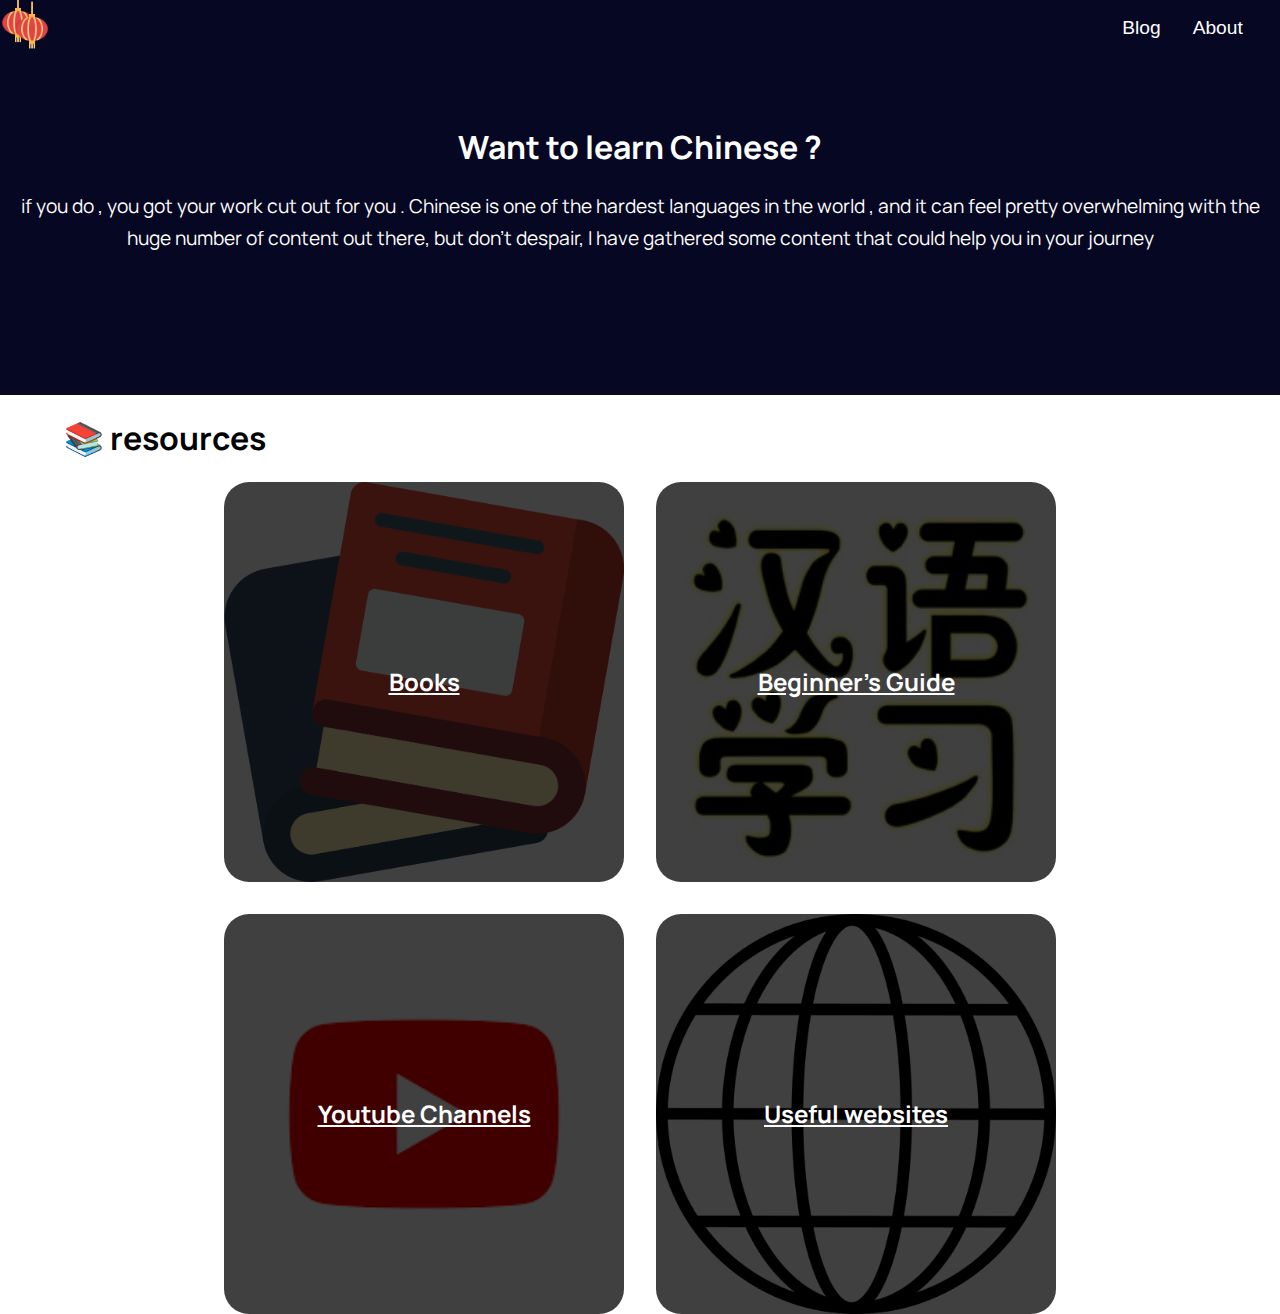
==== index.html @ 55307843 "first commit - commiting all files to repo" ====
<!DOCTYPE html>
<html lang="en">
<head>
    <meta charset="UTF-8">
    <meta http-equiv="X-UA-Compatible" content="IE=edge">
    <meta name="viewport" content="width=device-width, initial-scale=1.0">
    <title>Home</title>
    <link rel="stylesheet" href="Style/index.css">
    <link href="https://fonts.googleapis.com/css2?family=Manrope&display=swap" rel="stylesheet">
</head>

<body>
  <div class="header-wrapper">
    <header>
          <!--LOGO!!!-->
         <a href="/">
          <img class="lantern-icon" src="Icons\lantern (1).png" alt="chat.png" >
         </a>
            <!--NAV-->
            <nav class="button-container">
              
                <a href="about- blog/blog.html">
                  <button class="blog">Blog</button>
                </a>
    
                <a href="about- blog/about.html">
                  <button class="about">About</button>
                </a>
              
              
            </nav>
    
          </header>
          
          <section>
            <div class="intro-text">
              <h1>Want to learn Chinese ?</h1>
              <p>
                if you do , you got your work cut out for you . Chinese is 
                one of the hardest languages in the world , and it can feel 
                pretty overwhelming with the huge number of content out there, 
                but don't despair, I have gathered some content that could 
                help you in your journey
              </p>
            </div>
          </section>
          
  
  </div>
        
    
        
  <main>

    <!-- Page Content  -->
          
  <div class="resource-wrapper">

     <h1 class="resources-text">📚 resources</h1>

     <!--resources books , sites etc-->

      <div class="content-wrapper">
        <a href="/resources-and-content/books.html">
          <div class="books">
             <h2>Books</h2>
          </div>
        </a>
    
        <a href="beginners-guide.html">
          <div class="beginner-guide">
           <h2>Beginner's Guide</h2>
          </div>
        </a>
    
       <a href="/resources-and-content/youtube-channels.html">
         <div  class="channels">
          <h2>Youtube Channels</h2>
         </div>
       </a>
    
       <a href="/resources-and-content/useful-websites.html">
        <div class="websites">
          <h2>Useful websites</h2>
        </div>
       </a>

      </div>
      
  
  </div>
    
  
 

</main>


</body>

</html>
---- Style/index.css ----
/* Global Styles*/

:root{
    --image-background: linear-gradient(hsla(295, 100%, 0%, 0.75)100%, hsla(295, 100%, 100%, 0.75));
    --image-width:400px;
    --image-height:400px;
}


body{
    background-color: white;
    margin: 0;
    font-family: "Manrope" , sans-serif;
    
}

h1{
    font-size: 2rem;
}

p{
font-size: 1.2rem;
line-height: 2rem;
}

button{
    cursor: pointer;
}


/* styling for the links*/
a{
    color: white;
}


a:visited{
    text-decoration: none;
    color: white;
}

/* for mobile */

@media screen and (max-width:600px){
    p{
        font-size: 1rem;
    }
}

/* NAV Layout*/

header{
    display: flex;
    justify-content: space-between;
    align-items: center;
     /* border: 2px solid cyan;  */
     gap: 40px;  
    flex-wrap: wrap;
    
    
}

.button-container{
    display: flex;
    justify-content: center;
    align-items: center;
    min-width: 175px;
    /* border: 2px solid pink; */
    gap: 20px;
}

.intro-text{
   /* border: 2px solid green; */ 
    margin: auto;
}

/* Nav Style  */
header{
    background-color:hsl(238, 69%, 8%) ;
    margin-bottom: 70px;
    padding-right: 10px;
}

.intro-text{
    min-height: 250px; 
    color: white;
    text-align: center;
    padding-bottom: 20px;
    
}
.header-wrapper{
    background-color:hsl(238, 69%, 8%) ;

}


/*  Button and icon styles */

.blog , .about{
    font-size: 1.2rem;
    position: relative;
    color: white;
    border-style: none;
    background-color: transparent;
    
}

.lantern-icon{
    height: 50px;
    /* padding-top: 10px; */
}



.blog::before{
    content: '';
    position: absolute;
    bottom: -3px;
    left: 0;
    right: 0;
    border: 1px solid white;
   transform: scaleX(0);
   transition: transform 400ms ease-in-out;
   background-color: white;


}

.blog:hover::before{
    transform: scaleX(1);
}


.about::before{
    content: '';
    position: absolute;
    bottom: -1px;
    left: 0;
    right: 0;
    border: 1px solid white;
    transform: scaleX(0);
    transition: transform 400ms ease-in-out;
    margin-top: 10px;
    background-color: white;
}

.about:hover::before{
    transform: scaleX(1);
}




/* Content Layout --------- */

.resource-wrapper{
    width: 90%;
    margin: auto;
     /* border: 2px solid green;  */
}


.content-wrapper{
   display: flex;
  flex-wrap: wrap;
   gap: 2rem;
   justify-content: center;
   align-items: center;
   /* border: 2px solid red;  */
}


/* Styling the content  */

.books{
    background: var(--image-background),url('/images/new-book-image.png');
    min-width: var(--image-width);
    min-height: var(--image-height);
    background-size: cover;
    background-repeat: no-repeat;
    display: flex;
    align-items: center;
    justify-content: center;
    border-radius: 25px;
}

.beginner-guide{
    background: var(--image-background), url('/images/chinese.jpg');
    min-width: var(--image-width);
    min-height: var(--image-height);
    background-size:cover;
    background-repeat: no-repeat;
    display: flex;
    justify-content: center;
    align-items: center;
    border-radius: 25px;
  
}

.channels{
    background: var(--image-background) , url('/images/youtube-logo.png') ;
    background-size:cover;
    min-width: var(--image-width);
    min-height:var(--image-height);
    display: flex;
    align-items: center;
    justify-content: center;
    border-radius: 25px;

}

.websites{
    background: var(--image-background) , url('/images/web-icon-7.png');
    background-size: cover;
    min-width: var(--image-width);
    min-height: var(--image-height);
    display: flex;
    align-items: center;
    justify-content: center;
    border-radius: 25px;

}

.courses{
    background: var(--image-background) , url('/images/courses.png');
    background-size: contain;
    min-width: var(--image-width);
    min-height: var(--image-height);
    display: flex;
    align-items: center;
    justify-content: center;
    background-position: center;
    border-radius: 25px;
    background-repeat: no-repeat;
}
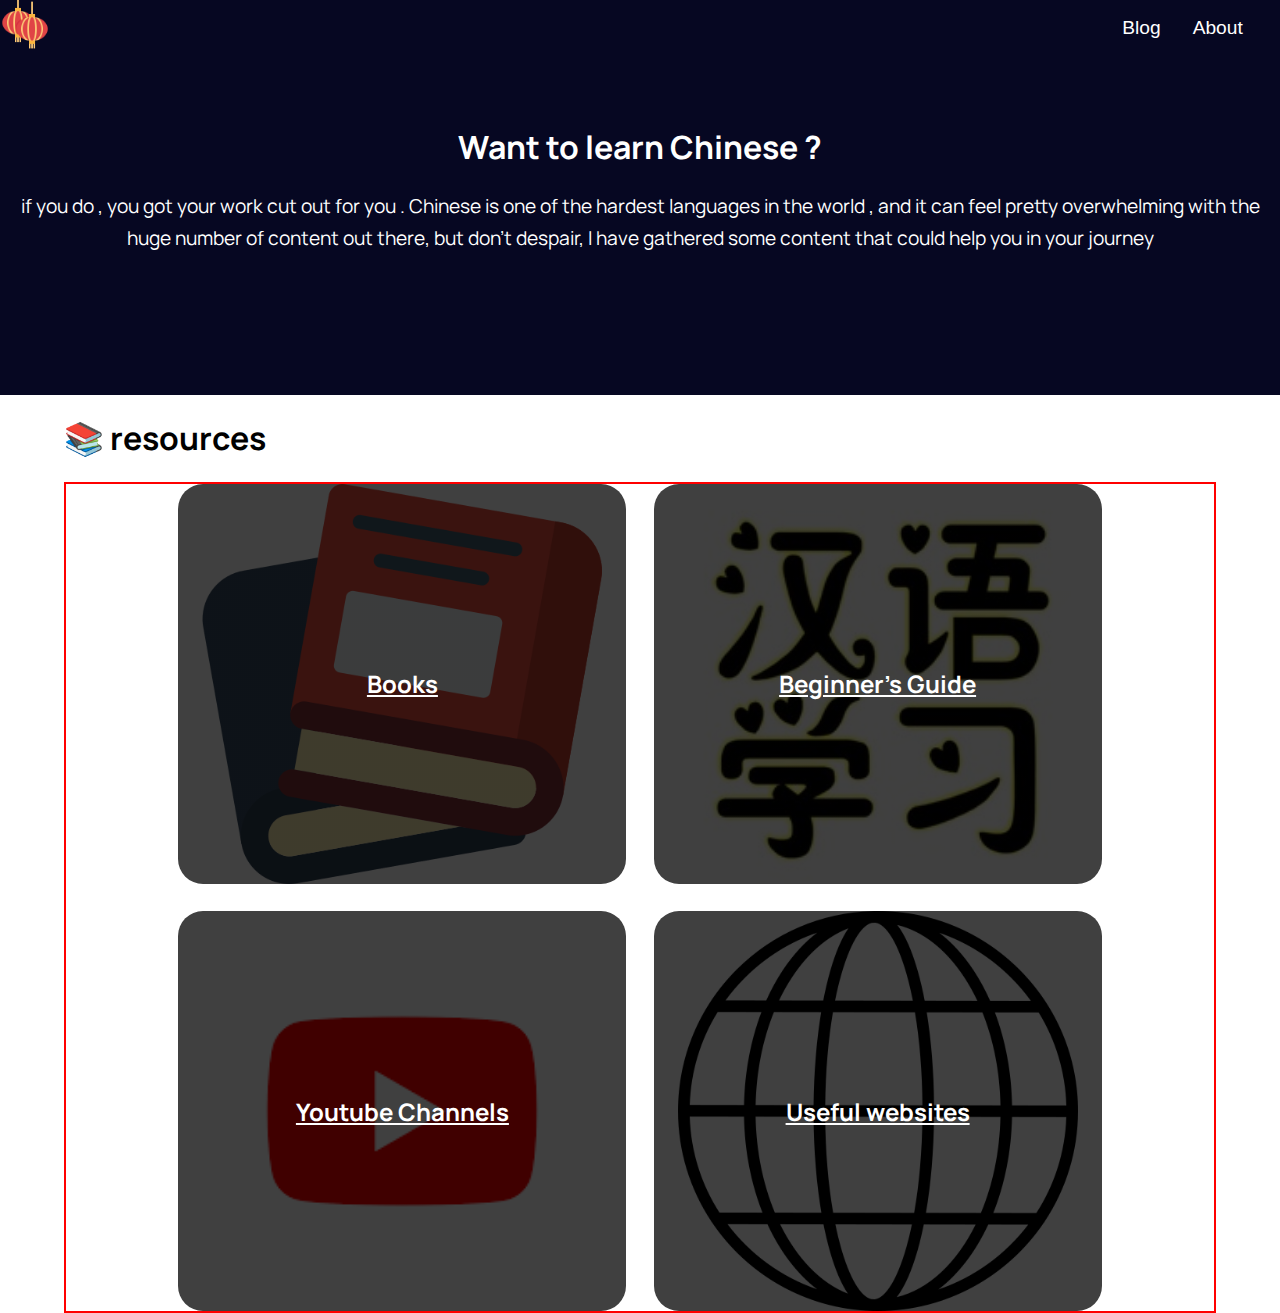
==== commit 56d3f476: "fixed the beginners-guide page not loading and updated the index.css" ====
--- a/index.html
+++ b/index.html
@@ -61,13 +61,14 @@
      <!--resources books , sites etc-->
 
       <div class="content-wrapper">
+
         <a href="/resources-and-content/books.html">
           <div class="books">
              <h2>Books</h2>
           </div>
         </a>
     
-        <a href="beginners-guide.html">
+        <a href="/resources-and-content/beginners-guide.html">
           <div class="beginner-guide">
            <h2>Beginner's Guide</h2>
           </div>
--- a/Style/index.css
+++ b/Style/index.css
@@ -2,8 +2,8 @@
 
 :root{
     --image-background: linear-gradient(hsla(295, 100%, 0%, 0.75)100%, hsla(295, 100%, 100%, 0.75));
-    --image-width:400px;
-    --image-height:400px;
+     --image-width:28rem;
+    --image-height:25rem;  
 }
 
 
@@ -27,12 +27,9 @@
     cursor: pointer;
 }
 
-
-/* styling for the links*/
 a{
     color: white;
 }
-
 
 a:visited{
     text-decoration: none;
@@ -156,80 +153,63 @@
 .resource-wrapper{
     width: 90%;
     margin: auto;
-     /* border: 2px solid green;  */
+    /* border: 2px solid green;   */
 }
 
 
 .content-wrapper{
    display: flex;
   flex-wrap: wrap;
-   gap: 2rem;
+   gap: 1.7rem;
    justify-content: center;
    align-items: center;
-   /* border: 2px solid red;  */
+    border: 2px solid red;  
 }
 
 
 /* Styling the content  */
 
-.books{
-    background: var(--image-background),url('/images/new-book-image.png');
-    min-width: var(--image-width);
-    min-height: var(--image-height);
-    background-size: cover;
-    background-repeat: no-repeat;
+.books, .channels, .beginner-guide, 
+.websites{
     display: flex;
     align-items: center;
     justify-content: center;
     border-radius: 25px;
-}
+    min-width: var(--image-width);
+    min-height:var(--image-height);
+
+}
+
+
+.books{
+     background:var(--image-background),
+     url('/images/new-book-image.png');
+     background-repeat: no-repeat;
+     background-size: contain;
+     background-position: center;
+     
+} 
 
 .beginner-guide{
     background: var(--image-background), url('/images/chinese.jpg');
-    min-width: var(--image-width);
-    min-height: var(--image-height);
-    background-size:cover;
     background-repeat: no-repeat;
-    display: flex;
-    justify-content: center;
-    align-items: center;
-    border-radius: 25px;
-  
+    background-size: contain;
+    background-position: center;
+
 }
 
 .channels{
     background: var(--image-background) , url('/images/youtube-logo.png') ;
-    background-size:cover;
-    min-width: var(--image-width);
-    min-height:var(--image-height);
-    display: flex;
-    align-items: center;
-    justify-content: center;
-    border-radius: 25px;
-
+    background-repeat: no-repeat;
+    background-size: contain;
+    background-position: center;
+    
 }
 
 .websites{
     background: var(--image-background) , url('/images/web-icon-7.png');
-    background-size: cover;
-    min-width: var(--image-width);
-    min-height: var(--image-height);
-    display: flex;
-    align-items: center;
-    justify-content: center;
-    border-radius: 25px;
-
-}
-
-.courses{
-    background: var(--image-background) , url('/images/courses.png');
+    background-repeat: no-repeat;
     background-size: contain;
-    min-width: var(--image-width);
-    min-height: var(--image-height);
-    display: flex;
-    align-items: center;
-    justify-content: center;
     background-position: center;
-    border-radius: 25px;
-    background-repeat: no-repeat;
-}+}
+
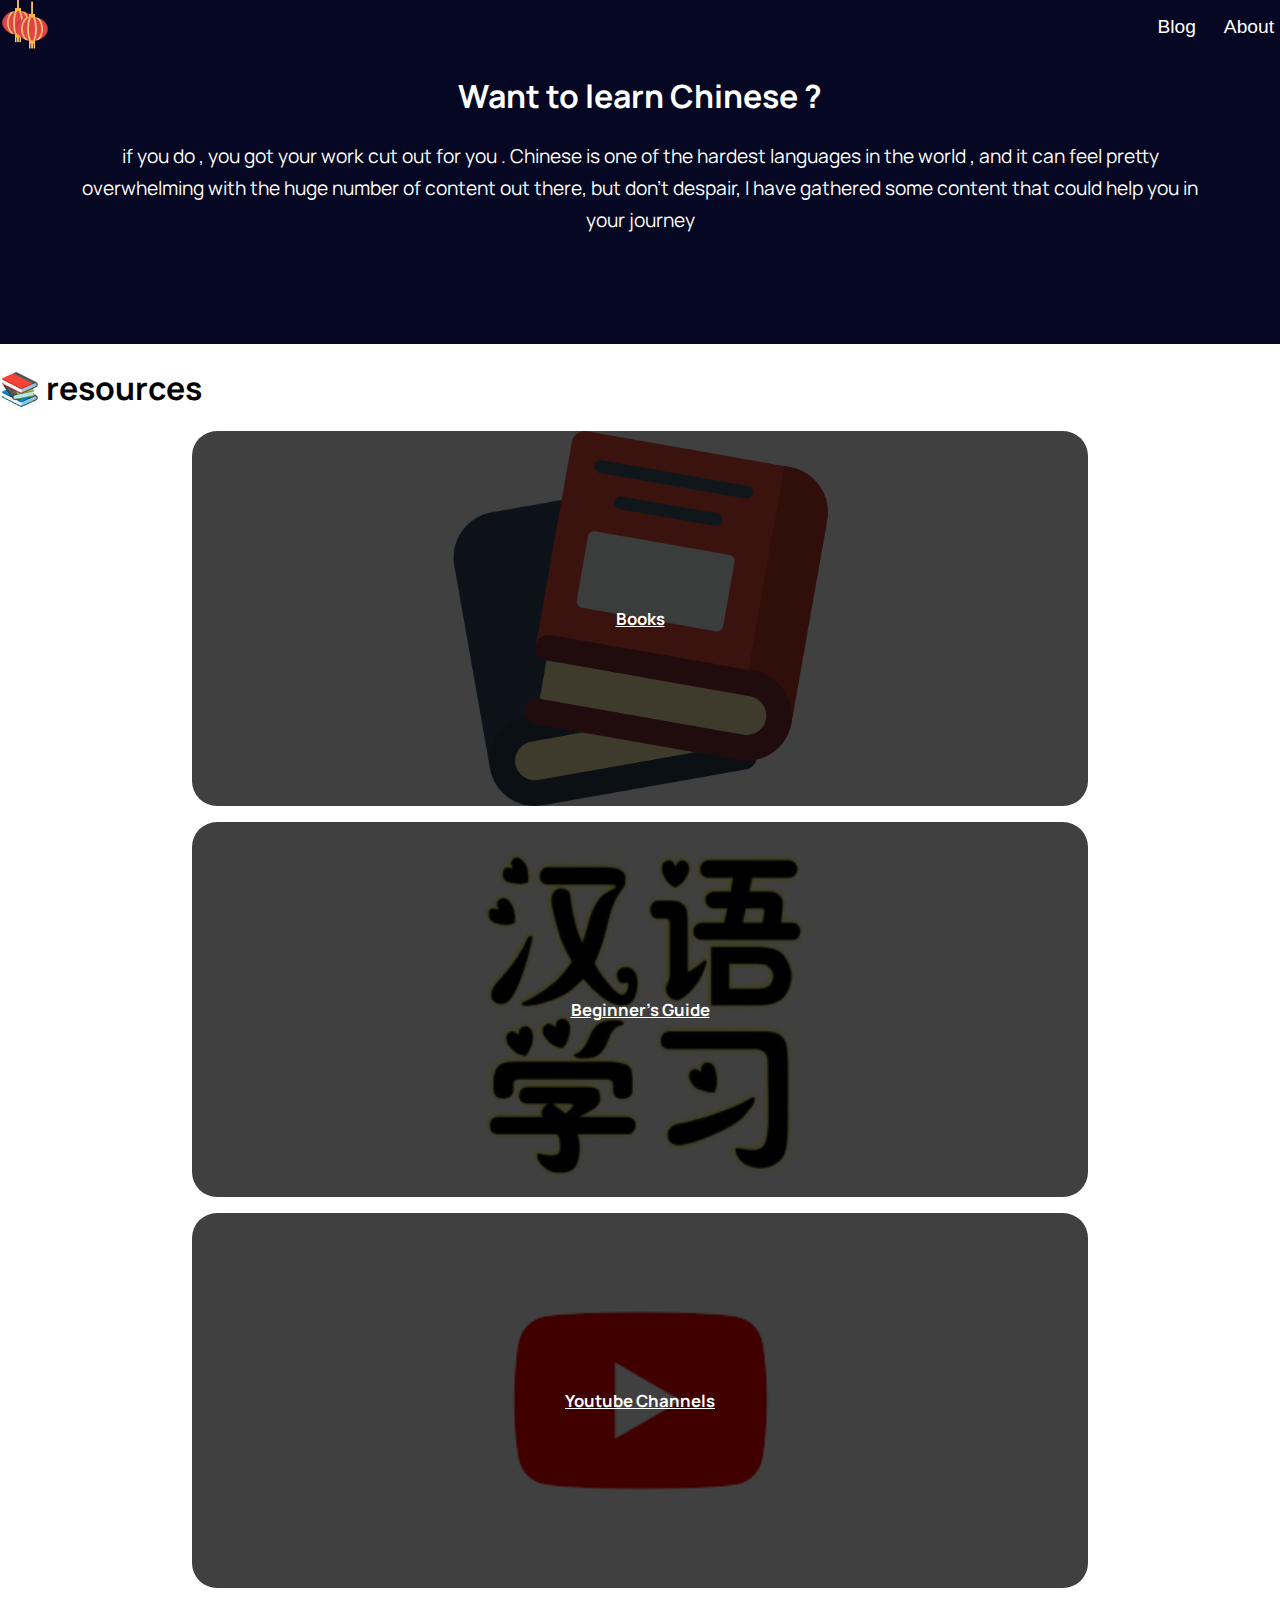
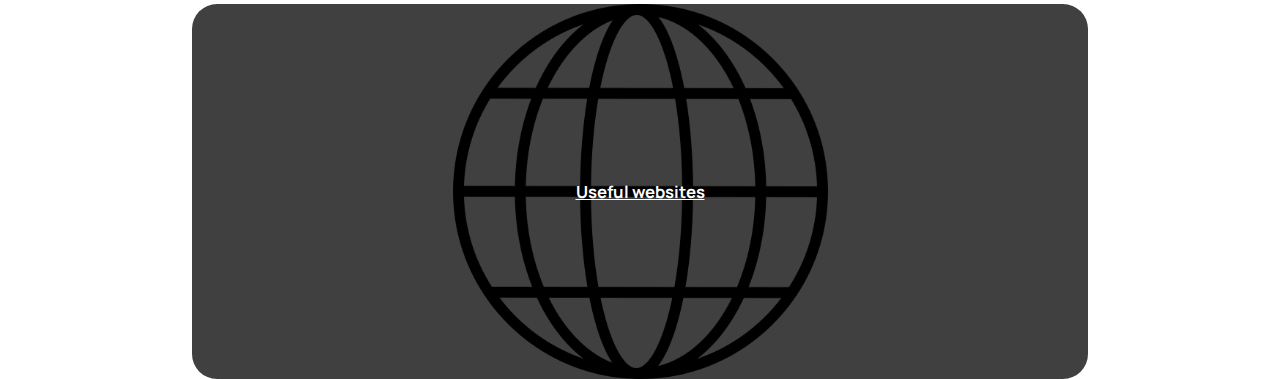
==== commit da8e8d53: "1. changed the display of "content-wrappaer" to grid." ====
--- a/index.html
+++ b/index.html
@@ -11,28 +11,36 @@
 
 <body>
   <div class="header-wrapper">
+    
     <header>
+
+      <nav>
+
+        <div class="nav-container">
           <!--LOGO!!!-->
          <a href="/">
           <img class="lantern-icon" src="Icons\lantern (1).png" alt="chat.png" >
          </a>
-            <!--NAV-->
-            <nav class="button-container">
-              
-                <a href="about- blog/blog.html">
-                  <button class="blog">Blog</button>
-                </a>
-    
-                <a href="about- blog/about.html">
-                  <button class="about">About</button>
-                </a>
-              
-              
-            </nav>
-    
+         
+         <div class="button-container">
+           <!--buttons-->
+             <a href="about- blog/blog.html">
+               <button class="blog">Blog</button>
+             </a>
+ 
+             <a href="about- blog/about.html">
+               <button class="about">About</button>
+             </a>
+
+         </div>
+            </div>
+        </nav>
+
           </header>
           
+
           <section>
+
             <div class="intro-text">
               <h1>Want to learn Chinese ?</h1>
               <p>
@@ -43,7 +51,10 @@
                 help you in your journey
               </p>
             </div>
+
           </section>
+
+
           
   
   </div>
@@ -52,44 +63,43 @@
         
   <main>
 
-    <!-- Page Content  -->
+    <!--resources books , sites etc-->
+    
+    <h1>📚 resources</h1>
+
+    <section class="content"> 
+      
+          <div class="content-wrapper">
+      
+            <div class="books">
+              <a href="/resources-and-content/books.html">
+                    <h2>Books</h2>
+                  </a>
+                </div>
+
+                <div class="beginner-guide">
+                  <a href="/resources-and-content/beginners-guide.html">
+                 <h2>Beginner's Guide</h2>
+                </a>
+                </div>
           
-  <div class="resource-wrapper">
+                <div  class="channels">
+                  <a href="/resources-and-content/youtube-channels.html">
+                  <h2>Youtube Channels</h2>
+                </a>
+               </div>
+          
+               <div class="websites">
+                <a href="/resources-and-content/useful-websites.html">
+                <h2>Useful websites</h2>
+              </a>
+              </div>
+      
+            </div>
 
-     <h1 class="resources-text">📚 resources</h1>
-
-     <!--resources books , sites etc-->
-
-      <div class="content-wrapper">
-
-        <a href="/resources-and-content/books.html">
-          <div class="books">
-             <h2>Books</h2>
-          </div>
-        </a>
-    
-        <a href="/resources-and-content/beginners-guide.html">
-          <div class="beginner-guide">
-           <h2>Beginner's Guide</h2>
-          </div>
-        </a>
-    
-       <a href="/resources-and-content/youtube-channels.html">
-         <div  class="channels">
-          <h2>Youtube Channels</h2>
-         </div>
-       </a>
-    
-       <a href="/resources-and-content/useful-websites.html">
-        <div class="websites">
-          <h2>Useful websites</h2>
-        </div>
-       </a>
-
-      </div>
+    </section>
       
   
-  </div>
     
   
  
--- a/Style/index.css
+++ b/Style/index.css
@@ -1,17 +1,13 @@
 /* Global Styles*/
 
 :root{
-    --image-background: linear-gradient(hsla(295, 100%, 0%, 0.75)100%, hsla(295, 100%, 100%, 0.75));
-     --image-width:28rem;
-    --image-height:25rem;  
-}
-
+    --image-background: linear-gradient(hsla(295, 100%, 0%, 0.75)100%, hsla(295, 100%, 100%, 0.75)); 
+}
 
 body{
     background-color: white;
     margin: 0;
     font-family: "Manrope" , sans-serif;
-    
 }
 
 h1{
@@ -39,53 +35,50 @@
 /* for mobile */
 
 @media screen and (max-width:600px){
+    h1{
+        font-size: 1.3rem;
+    }
     p{
-        font-size: 1rem;
+        font-size: 0.8rem;
     }
 }
 
-/* NAV Layout*/
-
-header{
+
+/*  nav Layout*/
+
+ .nav-container{
     display: flex;
+    align-items: center;
     justify-content: space-between;
-    align-items: center;
-     /* border: 2px solid cyan;  */
-     gap: 40px;  
-    flex-wrap: wrap;
-    
-    
+
 }
 
 .button-container{
     display: flex;
-    justify-content: center;
     align-items: center;
-    min-width: 175px;
-    /* border: 2px solid pink; */
-    gap: 20px;
+    gap: 1rem;
 }
 
 .intro-text{
-   /* border: 2px solid green; */ 
     margin: auto;
-}
-
-/* Nav Style  */
-header{
+    width: 90%;
+    text-align: center;
+    color: white;
+}
+
+/* Nav  and header Style  */
+
+.header-wrapper{
     background-color:hsl(238, 69%, 8%) ;
-    margin-bottom: 70px;
-    padding-right: 10px;
-}
+}
+
 
 .intro-text{
+    margin: auto;
+    text-align: center;
     min-height: 250px; 
     color: white;
-    text-align: center;
     padding-bottom: 20px;
-    
-}
-.header-wrapper{
     background-color:hsl(238, 69%, 8%) ;
 
 }
@@ -104,9 +97,32 @@
 
 .lantern-icon{
     height: 50px;
-    /* padding-top: 10px; */
-}
-
+     
+}
+
+/*  header layout for mobile */
+@media screen and (max-width:600px){
+ .lantern-icon{
+    height: 30px;
+ }
+ .button-container{
+    gap: 10px;
+ }
+
+ .blog , .about{
+    font-size: 1rem;
+ }
+
+
+
+header{
+    gap: 10px;
+ }
+    
+}
+
+
+/* underline animation for buttons */
 
 
 .blog::before{
@@ -119,8 +135,6 @@
    transform: scaleX(0);
    transition: transform 400ms ease-in-out;
    background-color: white;
-
-
 }
 
 .blog:hover::before{
@@ -146,60 +160,79 @@
 }
 
 
-
-
-/* Content Layout --------- */
-
-.resource-wrapper{
-    width: 90%;
-    margin: auto;
-    /* border: 2px solid green;   */
-}
-
+/*--------- 
+Content Layout
+ --------- */
 
 .content-wrapper{
-   display: flex;
-  flex-wrap: wrap;
-   gap: 1.7rem;
-   justify-content: center;
-   align-items: center;
-    border: 2px solid red;  
-}
-
-
-/* Styling the content  */
+    display: grid;
+    grid-template-columns: 1fr;
+    place-items: center;
+   gap: 1rem;
+}
+
 
 .books, .channels, .beginner-guide, 
 .websites{
+
     display: flex;
     align-items: center;
     justify-content: center;
     border-radius: 25px;
-    min-width: var(--image-width);
-    min-height:var(--image-height);
-
-}
+}
+@media screen and (min-width:600px) {
+    .books, .channels, .beginner-guide, 
+.websites{
+    height: 375px;
+    text-align: center;
+    width: 70%;
+}
+
+/* for mobile */
+
+a{
+    font-size: 0.7rem;
+}
+    
+}
+
+
+
+
+/* content style  */
+
 
 
 .books{
-     background:var(--image-background),
+    background:var(--image-background),
      url('/images/new-book-image.png');
      background-repeat: no-repeat;
      background-size: contain;
      background-position: center;
      
-} 
-
-.beginner-guide{
-    background: var(--image-background), url('/images/chinese.jpg');
+    }  
+
+    .link {
+        position: absolute;
+        width: 100%;
+        height: 100%;
+        top: 0;
+        left: 0;
+        z-index: 1;
+      }
+    
+    .beginner-guide{
+    background: var(--image-background), 
+    url('/images/chinese.jpg');
     background-repeat: no-repeat;
     background-size: contain;
     background-position: center;
-
+    
 }
 
 .channels{
-    background: var(--image-background) , url('/images/youtube-logo.png') ;
+    background: var(--image-background) , 
+    url('/images/youtube-logo.png') ;
     background-repeat: no-repeat;
     background-size: contain;
     background-position: center;
@@ -207,9 +240,11 @@
 }
 
 .websites{
-    background: var(--image-background) , url('/images/web-icon-7.png');
+    background: var(--image-background) , 
+    url('/images/web-icon-7.png');
     background-repeat: no-repeat;
     background-size: contain;
     background-position: center;
 }
 
+
